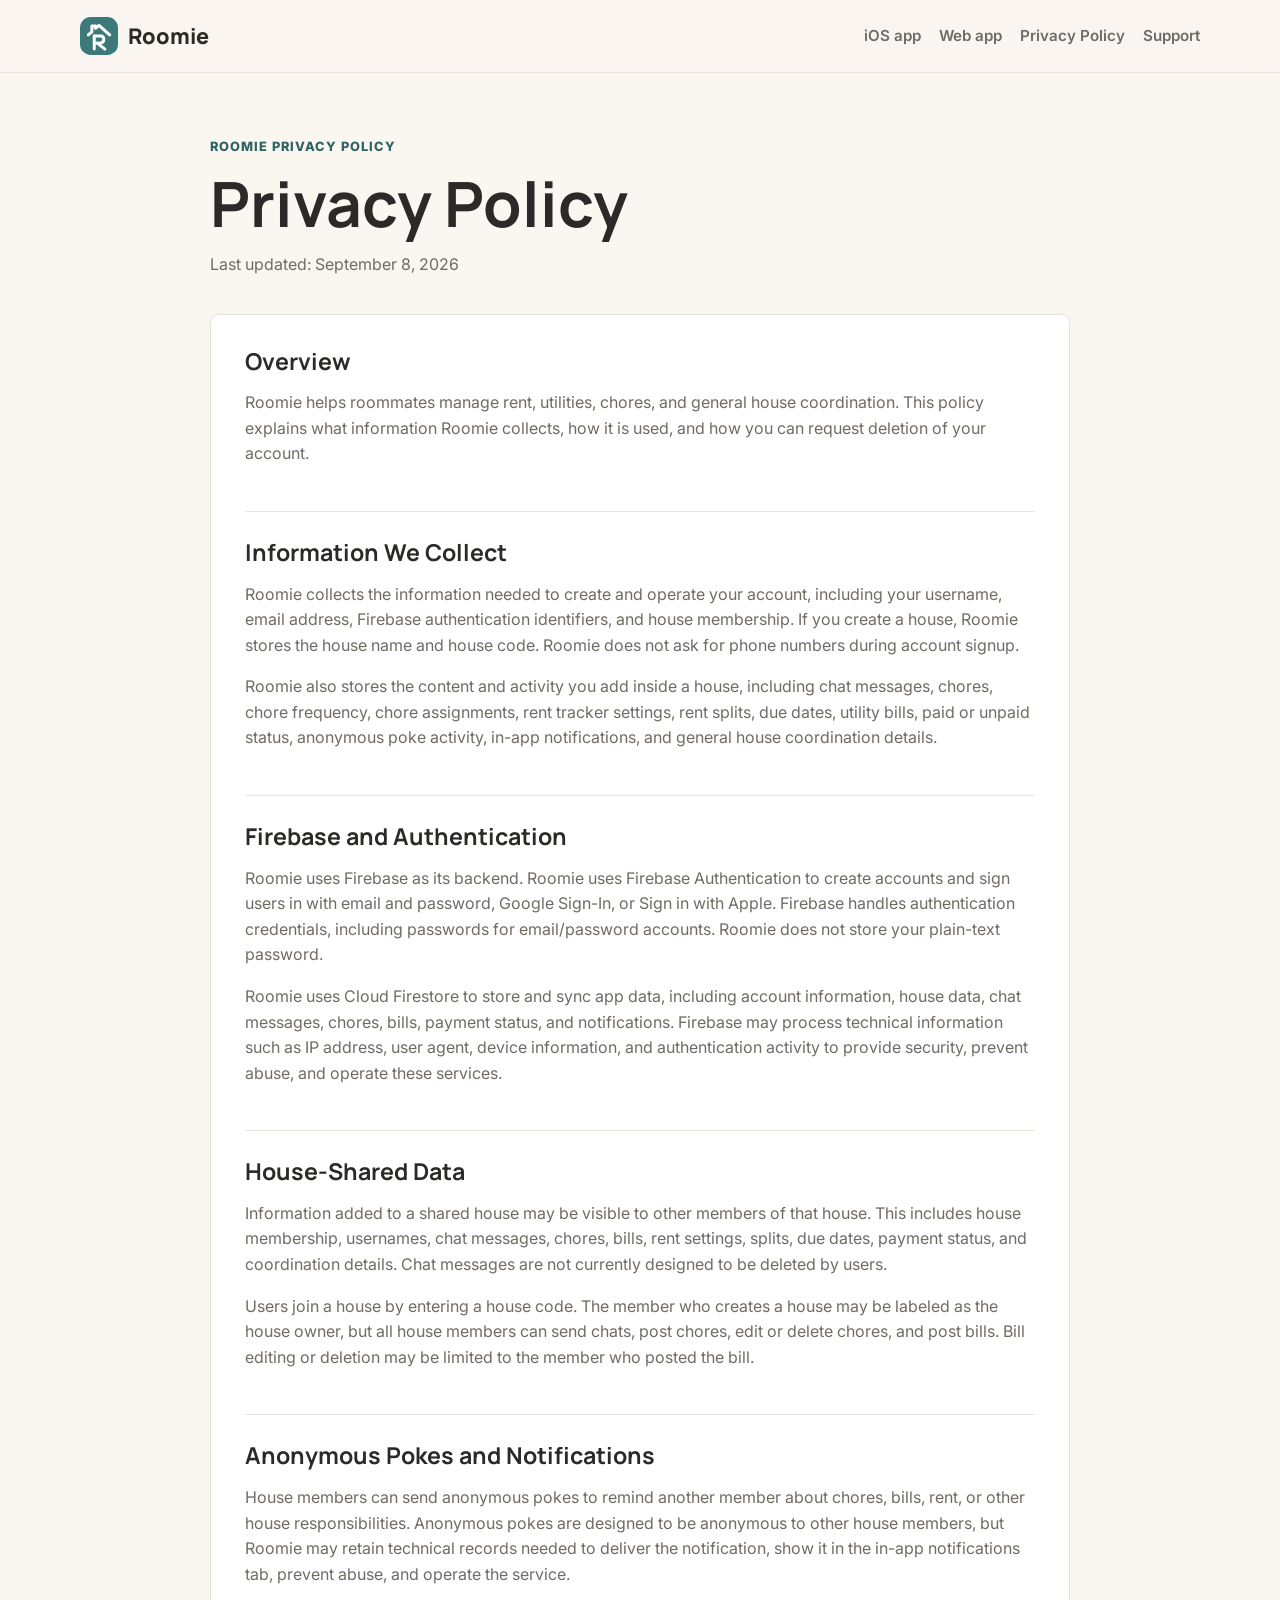
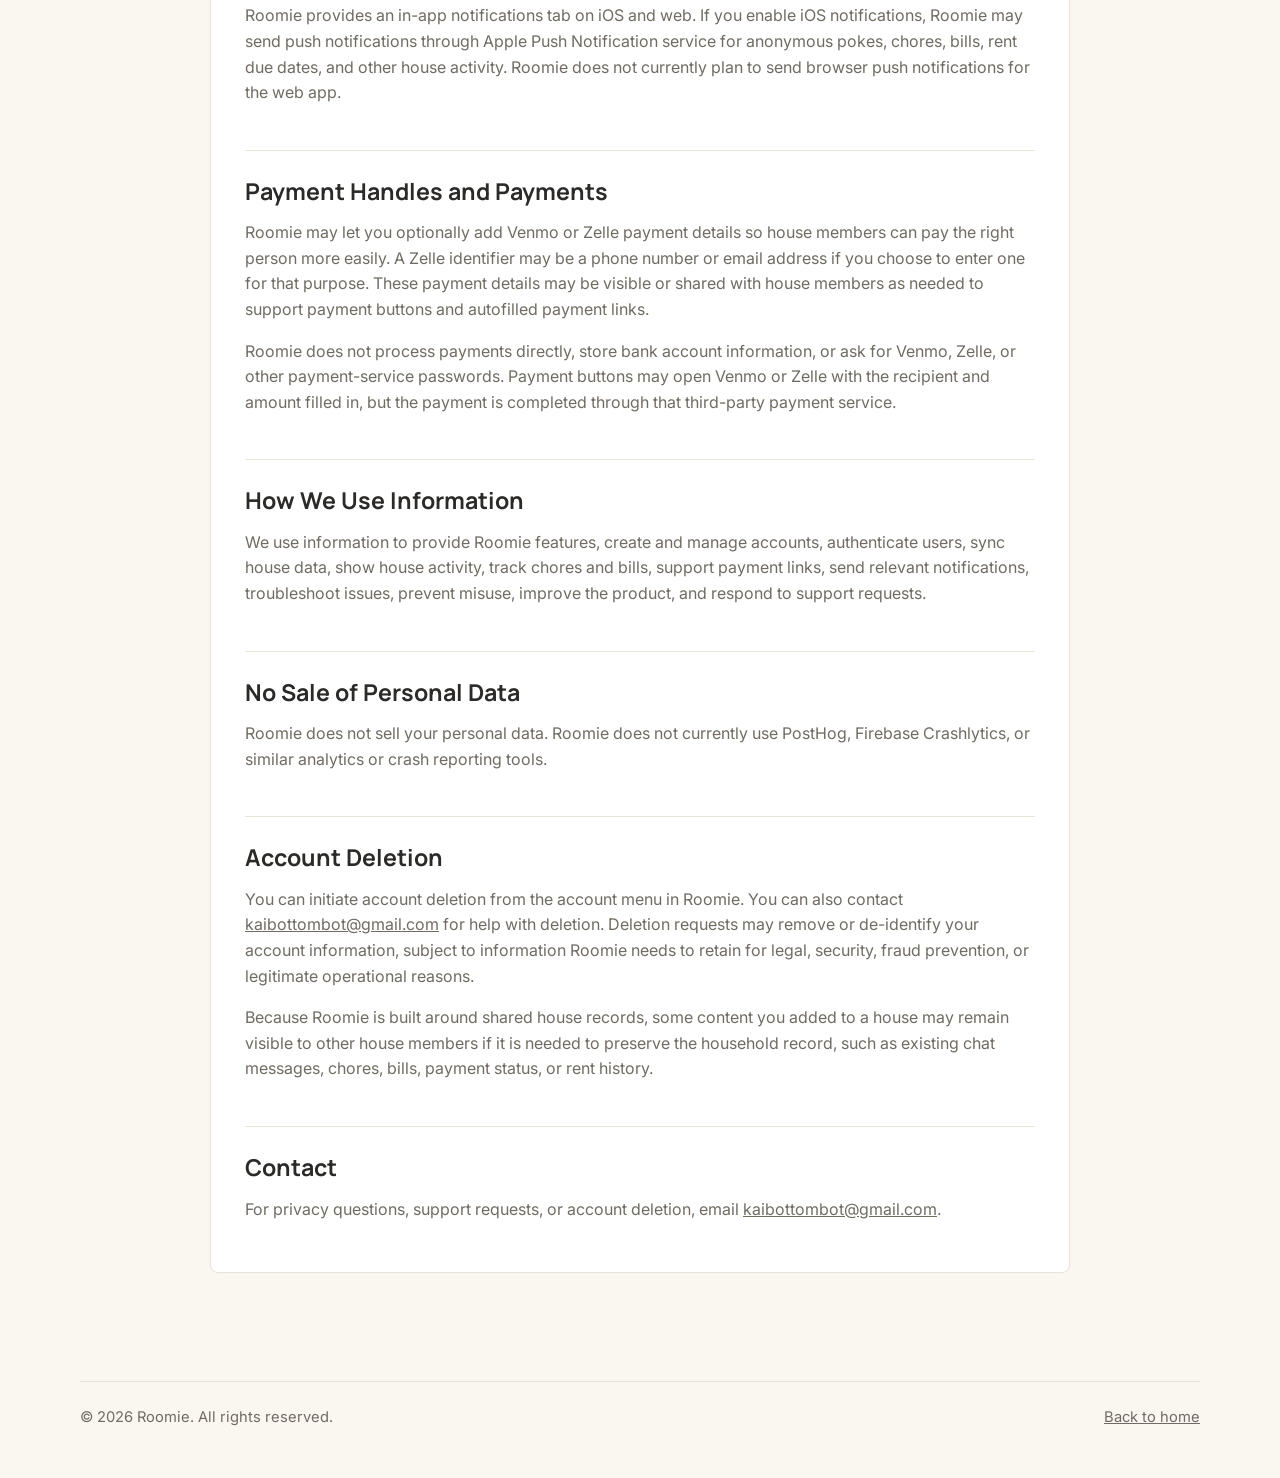
==== privacy.html @ a84f37af "Add static landing page and privacy policy" ====
<!DOCTYPE html>
<html lang="en">
<head>
  <meta charset="UTF-8">
  <meta name="viewport" content="width=device-width, initial-scale=1.0">
  <meta name="description" content="Roomie privacy policy covering account data, Firebase Authentication, Cloud Firestore, house-shared data, payment handles, notifications, and account deletion.">
  <meta property="og:title" content="Roomie Privacy Policy">
  <meta property="og:description" content="How Roomie handles account data, shared house information, optional payment handles, notifications, and deletion requests.">
  <title>Privacy Policy | Roomie</title>
  <link rel="icon" href="assets/roomie-mark.svg" type="image/svg+xml">
  <link rel="stylesheet" href="styles.css">
</head>
<body>
  <header class="site-header">
    <nav class="nav page-shell" aria-label="Main navigation">
      <a class="brand" href="index.html" aria-label="Roomie home">
        <img src="assets/roomie-mark.svg" alt="">
        <span>Roomie</span>
      </a>
      <div class="nav-links">
        <a href="index.html#ios">iOS app</a>
        <a href="index.html#web">Web app</a>
        <a href="privacy.html" aria-current="page">Privacy Policy</a>
        <a href="index.html#support">Support</a>
      </div>
    </nav>
  </header>

  <main class="page-shell policy-main">
    <p class="eyebrow">Roomie Privacy Policy</p>
    <h1>Privacy Policy</h1>
    <p class="policy-meta">Last updated: September 8, 2026</p>

    <div class="policy-content">
      <section>
        <h2>Overview</h2>
        <p>Roomie helps roommates manage rent, utilities, chores, and general house coordination. This policy explains what information Roomie collects, how it is used, and how you can request deletion of your account.</p>
      </section>

      <section>
        <h2>Information We Collect</h2>
        <p>Roomie collects the information needed to create and operate your account, including your username, email address, Firebase authentication identifiers, and house membership. If you create a house, Roomie stores the house name and house code. Roomie does not ask for phone numbers during account signup.</p>
        <p>Roomie also stores the content and activity you add inside a house, including chat messages, chores, chore frequency, chore assignments, rent tracker settings, rent splits, due dates, utility bills, paid or unpaid status, anonymous poke activity, in-app notifications, and general house coordination details.</p>
      </section>

      <section>
        <h2>Firebase and Authentication</h2>
        <p>Roomie uses Firebase as its backend. Roomie uses Firebase Authentication to create accounts and sign users in with email and password, Google Sign-In, or Sign in with Apple. Firebase handles authentication credentials, including passwords for email/password accounts. Roomie does not store your plain-text password.</p>
        <p>Roomie uses Cloud Firestore to store and sync app data, including account information, house data, chat messages, chores, bills, payment status, and notifications. Firebase may process technical information such as IP address, user agent, device information, and authentication activity to provide security, prevent abuse, and operate these services.</p>
      </section>

      <section>
        <h2>House-Shared Data</h2>
        <p>Information added to a shared house may be visible to other members of that house. This includes house membership, usernames, chat messages, chores, bills, rent settings, splits, due dates, payment status, and coordination details. Chat messages are not currently designed to be deleted by users.</p>
        <p>Users join a house by entering a house code. The member who creates a house may be labeled as the house owner, but all house members can send chats, post chores, edit or delete chores, and post bills. Bill editing or deletion may be limited to the member who posted the bill.</p>
      </section>

      <section>
        <h2>Anonymous Pokes and Notifications</h2>
        <p>House members can send anonymous pokes to remind another member about chores, bills, rent, or other house responsibilities. Anonymous pokes are designed to be anonymous to other house members, but Roomie may retain technical records needed to deliver the notification, show it in the in-app notifications tab, prevent abuse, and operate the service.</p>
        <p>Roomie provides an in-app notifications tab on iOS and web. If you enable iOS notifications, Roomie may send push notifications through Apple Push Notification service for anonymous pokes, chores, bills, rent due dates, and other house activity. Roomie does not currently plan to send browser push notifications for the web app.</p>
      </section>

      <section>
        <h2>Payment Handles and Payments</h2>
        <p>Roomie may let you optionally add Venmo or Zelle payment details so house members can pay the right person more easily. A Zelle identifier may be a phone number or email address if you choose to enter one for that purpose. These payment details may be visible or shared with house members as needed to support payment buttons and autofilled payment links.</p>
        <p>Roomie does not process payments directly, store bank account information, or ask for Venmo, Zelle, or other payment-service passwords. Payment buttons may open Venmo or Zelle with the recipient and amount filled in, but the payment is completed through that third-party payment service.</p>
      </section>

      <section>
        <h2>How We Use Information</h2>
        <p>We use information to provide Roomie features, create and manage accounts, authenticate users, sync house data, show house activity, track chores and bills, support payment links, send relevant notifications, troubleshoot issues, prevent misuse, improve the product, and respond to support requests.</p>
      </section>

      <section>
        <h2>No Sale of Personal Data</h2>
        <p>Roomie does not sell your personal data. Roomie does not currently use PostHog, Firebase Crashlytics, or similar analytics or crash reporting tools.</p>
      </section>

      <section>
        <h2>Account Deletion</h2>
        <p>You can initiate account deletion from the account menu in Roomie. You can also contact <a href="mailto:kaibottombot@gmail.com">kaibottombot@gmail.com</a> for help with deletion. Deletion requests may remove or de-identify your account information, subject to information Roomie needs to retain for legal, security, fraud prevention, or legitimate operational reasons.</p>
        <p>Because Roomie is built around shared house records, some content you added to a house may remain visible to other house members if it is needed to preserve the household record, such as existing chat messages, chores, bills, payment status, or rent history.</p>
      </section>

      <section>
        <h2>Contact</h2>
        <p>For privacy questions, support requests, or account deletion, email <a href="mailto:kaibottombot@gmail.com">kaibottombot@gmail.com</a>.</p>
      </section>
    </div>
  </main>

  <footer class="site-footer">
    <div class="page-shell footer-inner">
      <span>&copy; 2026 Roomie. All rights reserved.</span>
      <a href="index.html">Back to home</a>
    </div>
  </footer>
</body>
</html>
---- styles.css ----
@import url("https://fonts.googleapis.com/css2?family=Manrope:wght@700;800&family=Inter:wght@400;500;600;700&display=swap");

:root {
  --bg: #faf6f0;
  --surface: #ffffff;
  --text: #2b2a28;
  --muted: #706b63;
  --primary: #3b7a79;
  --primary-dark: #2f6362;
  --primary-tint: #e4eeed;
  --success: #7fae86;
  --success-tint: #eaf3eb;
  --border: #e7e1d8;
  --shadow: 0 18px 50px rgba(47, 35, 20, 0.08);
}

* { box-sizing: border-box; }

html { scroll-behavior: smooth; }

body {
  margin: 0;
  background: var(--bg);
  color: var(--text);
  font-family: "Inter", -apple-system, BlinkMacSystemFont, "Segoe UI", sans-serif;
  font-size: 16px;
  line-height: 1.6;
}

a { color: inherit; }

.page-shell {
  width: min(1120px, calc(100% - 40px));
  margin: 0 auto;
}

.site-header {
  position: sticky;
  top: 0;
  z-index: 10;
  background: rgba(250, 246, 240, 0.9);
  border-bottom: 1px solid rgba(231, 225, 216, 0.8);
  backdrop-filter: blur(16px);
}

.nav {
  display: flex;
  align-items: center;
  justify-content: space-between;
  min-height: 72px;
  gap: 24px;
}

.brand {
  display: inline-flex;
  align-items: center;
  gap: 10px;
  color: var(--text);
  font-family: "Manrope", sans-serif;
  font-size: 1.35rem;
  font-weight: 800;
  text-decoration: none;
}

.brand img { width: 38px; height: 38px; }

.nav-links {
  display: flex;
  align-items: center;
  gap: 18px;
  color: var(--muted);
  font-size: 0.95rem;
  font-weight: 600;
}

.nav-links a {
  text-decoration: none;
}

.nav-links a:hover { color: var(--primary-dark); }

.button {
  display: inline-flex;
  align-items: center;
  justify-content: center;
  min-height: 44px;
  padding: 0 18px;
  border-radius: 12px;
  background: var(--primary);
  color: #fff;
  font-weight: 700;
  text-decoration: none;
  box-shadow: 0 10px 24px rgba(59, 122, 121, 0.22);
  transition: transform 160ms ease, box-shadow 160ms ease, border-color 160ms ease;
}

.button:hover {
  transform: translateY(-1px);
  box-shadow: 0 14px 28px rgba(59, 122, 121, 0.26);
}

.button.secondary {
  background: var(--surface);
  color: var(--primary-dark);
  border: 1px solid var(--border);
  box-shadow: none;
}

.button.secondary:hover {
  box-shadow: var(--shadow);
}

.hero {
  display: grid;
  grid-template-columns: minmax(0, 1fr) 420px;
  gap: 56px;
  align-items: center;
  padding: 76px 0 68px;
}

.eyebrow {
  margin: 0 0 12px;
  color: var(--primary-dark);
  font-size: 0.8rem;
  font-weight: 800;
  letter-spacing: 0.08em;
  text-transform: uppercase;
}

h1, h2, h3 {
  margin: 0;
  font-family: "Manrope", sans-serif;
  line-height: 1.1;
}

h1 {
  max-width: 720px;
  font-size: clamp(2.5rem, 6vw, 4.9rem);
  letter-spacing: 0;
}

h2 {
  font-size: clamp(1.9rem, 3vw, 2.7rem);
  letter-spacing: 0;
}

h3 { font-size: 1.1rem; }

.hero-copy {
  max-width: 620px;
  margin: 22px 0 0;
  color: var(--muted);
  font-size: 1.15rem;
}

.actions {
  display: flex;
  flex-wrap: wrap;
  gap: 12px;
  margin-top: 30px;
}

.phone-panel {
  position: relative;
  border: 1px solid var(--border);
  border-radius: 28px;
  background: var(--surface);
  padding: 18px;
  box-shadow: var(--shadow);
}

.screen {
  border-radius: 22px;
  background: linear-gradient(180deg, #fff 0%, #f8f4ee 100%);
  padding: 22px;
  min-height: 520px;
}

.screen-top {
  display: flex;
  align-items: center;
  justify-content: space-between;
  margin-bottom: 22px;
}

.mini-logo {
  width: 36px;
  height: 36px;
  border-radius: 12px;
  background: var(--primary);
  display: grid;
  place-items: center;
  color: #fff;
  font-weight: 800;
}

.house-label {
  color: var(--muted);
  font-size: 0.88rem;
  font-weight: 600;
}

.task-card {
  border: 1px solid var(--border);
  border-radius: 14px;
  background: #fff;
  padding: 16px;
  margin-top: 12px;
}

.task-head {
  display: flex;
  align-items: center;
  justify-content: space-between;
  gap: 14px;
  margin-bottom: 10px;
}

.pill {
  white-space: nowrap;
  border-radius: 999px;
  background: var(--primary-tint);
  color: var(--primary-dark);
  padding: 4px 10px;
  font-size: 0.78rem;
  font-weight: 800;
}

.pill.done {
  background: var(--success-tint);
  color: #416c47;
}

.task-card p {
  margin: 0;
  color: var(--muted);
}

.split-row {
  display: grid;
  grid-template-columns: repeat(3, 1fr);
  gap: 10px;
  margin-top: 16px;
}

.person {
  border-radius: 12px;
  background: var(--primary-tint);
  padding: 12px;
  font-weight: 800;
  text-align: center;
}

section {
  padding: 58px 0;
  border-top: 1px solid rgba(231, 225, 216, 0.9);
}

.section-intro {
  max-width: 680px;
  margin-bottom: 28px;
}

.section-intro p {
  color: var(--muted);
  margin: 12px 0 0;
}

.feature-grid {
  display: grid;
  grid-template-columns: repeat(4, 1fr);
  gap: 16px;
}

.feature-card {
  min-height: 210px;
  border: 1px solid var(--border);
  border-radius: 8px;
  background: var(--surface);
  padding: 22px;
}

.icon {
  width: 42px;
  height: 42px;
  border-radius: 13px;
  background: var(--primary-tint);
  display: grid;
  place-items: center;
  color: var(--primary-dark);
  margin-bottom: 20px;
}

.icon svg {
  width: 24px;
  height: 24px;
  fill: none;
  stroke: currentColor;
  stroke-width: 2;
  stroke-linecap: round;
  stroke-linejoin: round;
}

.feature-card p,
.link-card p,
.policy-content p,
.policy-content li {
  color: var(--muted);
}

.link-grid {
  display: grid;
  grid-template-columns: repeat(2, 1fr);
  gap: 16px;
}

.link-card {
  border: 1px solid var(--border);
  border-radius: 8px;
  background: var(--surface);
  padding: 24px;
  text-decoration: none;
  transition: box-shadow 160ms ease, border-color 160ms ease, transform 160ms ease;
}

.link-card:hover {
  border-color: rgba(59, 122, 121, 0.4);
  box-shadow: var(--shadow);
  transform: translateY(-2px);
}

.support-band {
  display: flex;
  align-items: center;
  justify-content: space-between;
  gap: 28px;
  border: 1px solid var(--border);
  border-radius: 8px;
  background: var(--surface);
  padding: 28px;
}

.site-footer {
  padding: 36px 0 48px;
  color: var(--muted);
  font-size: 0.92rem;
}

.footer-inner {
  display: flex;
  justify-content: space-between;
  gap: 18px;
  border-top: 1px solid var(--border);
  padding-top: 24px;
}

.policy-main {
  max-width: 860px;
  padding: 64px 0 72px;
}

.policy-main h1 {
  font-size: clamp(2.2rem, 5vw, 3.9rem);
}

.policy-meta {
  color: var(--muted);
  margin: 14px 0 36px;
}

.policy-content {
  border: 1px solid var(--border);
  border-radius: 8px;
  background: var(--surface);
  padding: 34px;
}

.policy-content section {
  padding: 28px 0;
}

.policy-content section:first-child {
  border-top: 0;
  padding-top: 0;
}

.policy-content section:last-child { padding-bottom: 0; }

.policy-content h2 {
  font-size: 1.45rem;
}

@media (max-width: 900px) {
  .hero {
    grid-template-columns: 1fr;
    padding-top: 48px;
  }

  .phone-panel {
    max-width: 440px;
  }

  .feature-grid,
  .link-grid {
    grid-template-columns: repeat(2, 1fr);
  }
}

@media (max-width: 640px) {
  .page-shell {
    width: min(100% - 28px, 1120px);
  }

  .nav {
    align-items: flex-start;
    flex-direction: column;
    padding: 14px 0;
    gap: 12px;
  }

  .nav-links {
    flex-wrap: wrap;
    gap: 12px 16px;
  }

  .hero {
    gap: 34px;
    padding-bottom: 46px;
  }

  .screen {
    min-height: auto;
  }

  .feature-grid,
  .link-grid,
  .split-row {
    grid-template-columns: 1fr;
  }

  .support-band,
  .footer-inner {
    align-items: flex-start;
    flex-direction: column;
  }

  .policy-content {
    padding: 24px;
  }
}
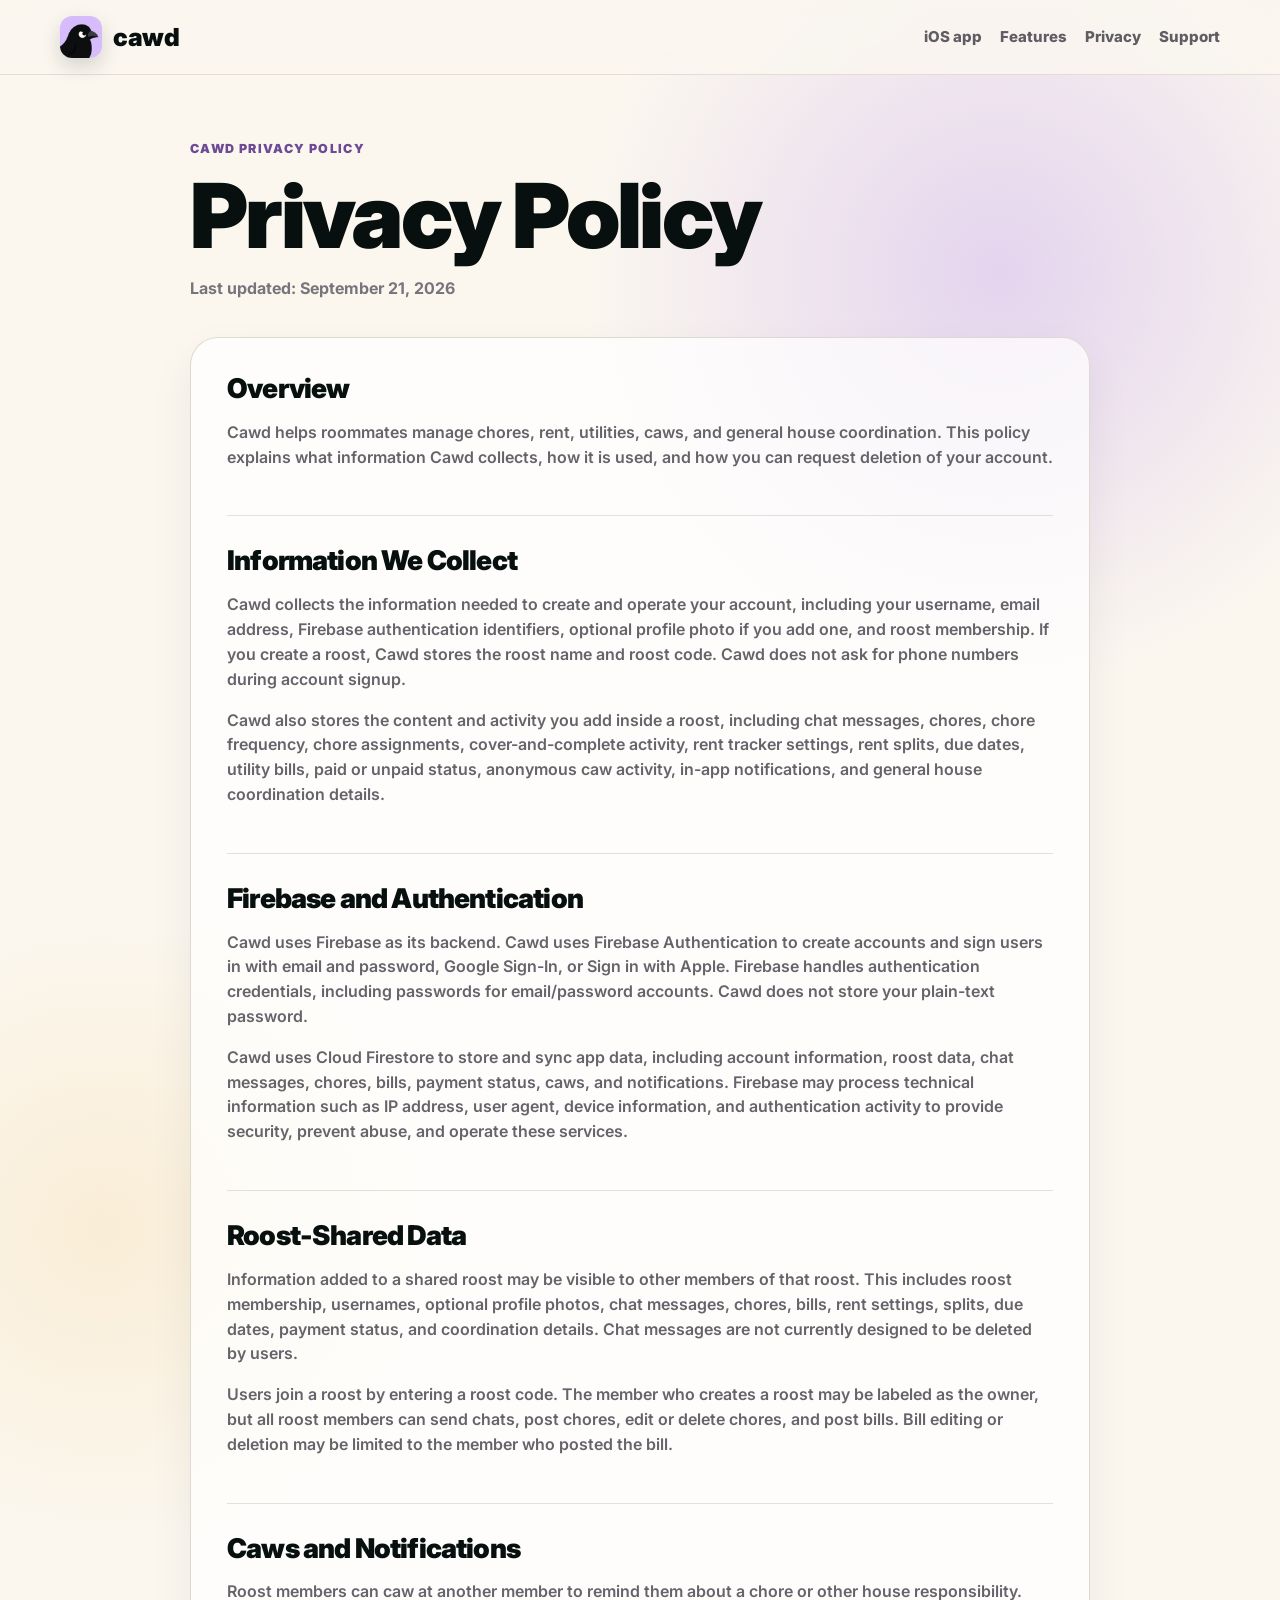
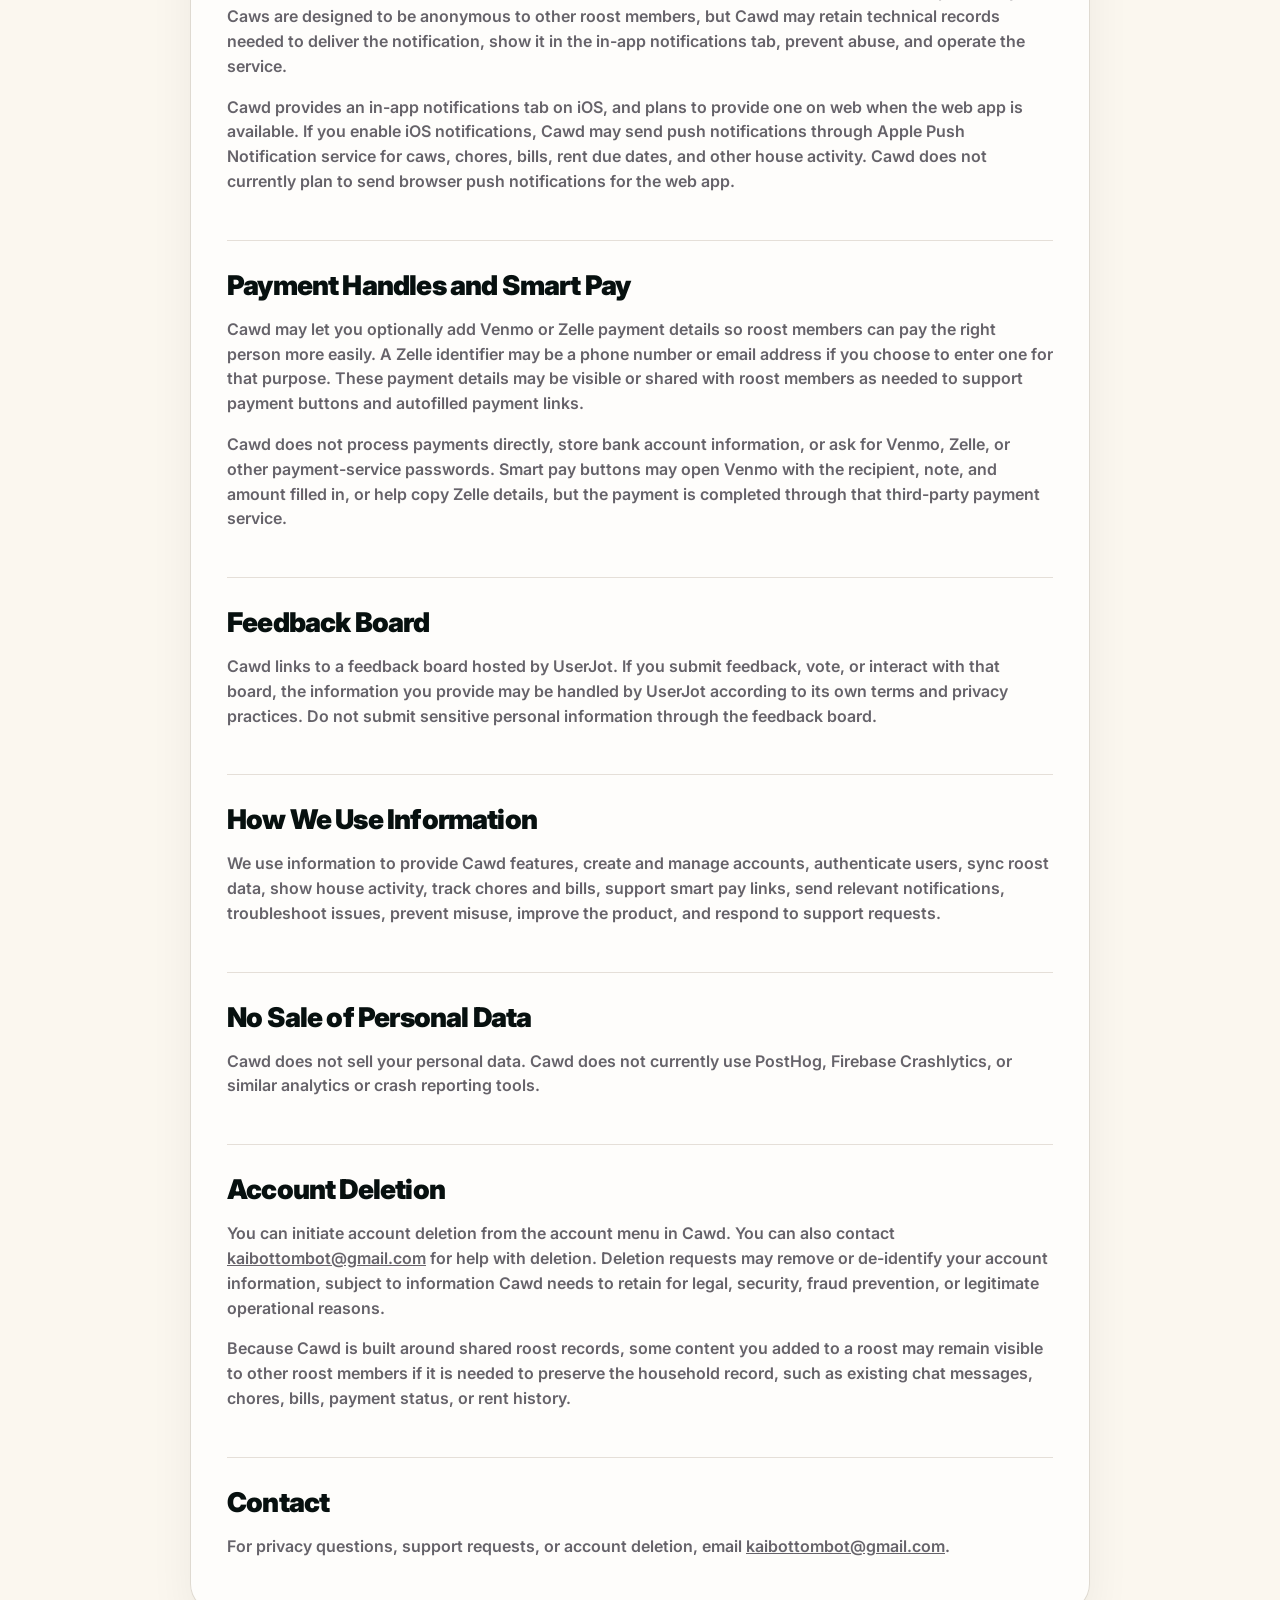
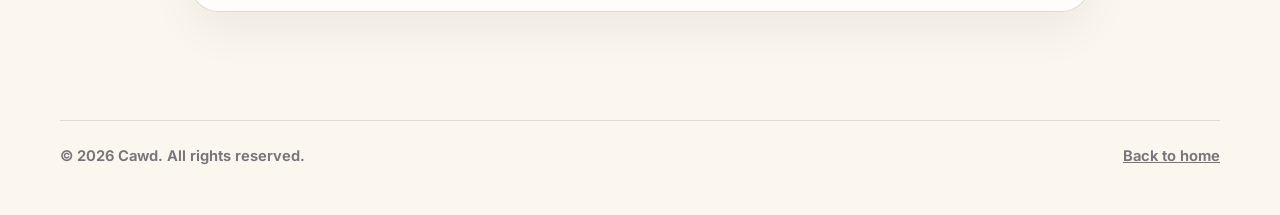
==== commit 5135ad7e: "Rebrand landing page for Cawd" ====
--- a/privacy.html
+++ b/privacy.html
@@ -3,84 +3,89 @@
 <head>
   <meta charset="UTF-8">
   <meta name="viewport" content="width=device-width, initial-scale=1.0">
-  <meta name="description" content="Roomie privacy policy covering account data, Firebase Authentication, Cloud Firestore, house-shared data, payment handles, notifications, and account deletion.">
-  <meta property="og:title" content="Roomie Privacy Policy">
-  <meta property="og:description" content="How Roomie handles account data, shared house information, optional payment handles, notifications, and deletion requests.">
-  <title>Privacy Policy | Roomie</title>
-  <link rel="icon" href="assets/roomie-mark.svg" type="image/svg+xml">
+  <meta name="description" content="Cawd privacy policy covering account data, Firebase Authentication, Cloud Firestore, roost-shared data, payment handles, caws, notifications, feedback, and account deletion.">
+  <meta property="og:title" content="Cawd Privacy Policy">
+  <meta property="og:description" content="How Cawd handles account data, roost-shared information, optional payment handles, notifications, caws, and deletion requests.">
+  <title>Privacy Policy | Cawd</title>
+  <link rel="icon" href="assets/cawd-app-icon.png" type="image/png">
   <link rel="stylesheet" href="styles.css">
 </head>
 <body>
   <header class="site-header">
     <nav class="nav page-shell" aria-label="Main navigation">
-      <a class="brand" href="index.html" aria-label="Roomie home">
-        <img src="assets/roomie-mark.svg" alt="">
-        <span>Roomie</span>
+      <a class="brand" href="index.html" aria-label="Cawd home">
+        <img src="assets/cawd-app-icon.png" alt="">
+        <span>cawd</span>
       </a>
       <div class="nav-links">
-        <a href="index.html#ios">iOS app</a>
-        <a href="index.html#web">Web app</a>
-        <a href="privacy.html" aria-current="page">Privacy Policy</a>
+        <a href="mailto:kaibottombot@gmail.com?subject=Cawd%20iOS%20launch%20updates">iOS app</a>
+        <a href="index.html#features">Features</a>
+        <a href="privacy.html" aria-current="page">Privacy</a>
         <a href="index.html#support">Support</a>
       </div>
     </nav>
   </header>
 
   <main class="page-shell policy-main">
-    <p class="eyebrow">Roomie Privacy Policy</p>
+    <p class="eyebrow">Cawd Privacy Policy</p>
     <h1>Privacy Policy</h1>
-    <p class="policy-meta">Last updated: September 8, 2026</p>
+    <p class="policy-meta">Last updated: September 21, 2026</p>
 
     <div class="policy-content">
       <section>
         <h2>Overview</h2>
-        <p>Roomie helps roommates manage rent, utilities, chores, and general house coordination. This policy explains what information Roomie collects, how it is used, and how you can request deletion of your account.</p>
+        <p>Cawd helps roommates manage chores, rent, utilities, caws, and general house coordination. This policy explains what information Cawd collects, how it is used, and how you can request deletion of your account.</p>
       </section>
 
       <section>
         <h2>Information We Collect</h2>
-        <p>Roomie collects the information needed to create and operate your account, including your username, email address, Firebase authentication identifiers, and house membership. If you create a house, Roomie stores the house name and house code. Roomie does not ask for phone numbers during account signup.</p>
-        <p>Roomie also stores the content and activity you add inside a house, including chat messages, chores, chore frequency, chore assignments, rent tracker settings, rent splits, due dates, utility bills, paid or unpaid status, anonymous poke activity, in-app notifications, and general house coordination details.</p>
+        <p>Cawd collects the information needed to create and operate your account, including your username, email address, Firebase authentication identifiers, optional profile photo if you add one, and roost membership. If you create a roost, Cawd stores the roost name and roost code. Cawd does not ask for phone numbers during account signup.</p>
+        <p>Cawd also stores the content and activity you add inside a roost, including chat messages, chores, chore frequency, chore assignments, cover-and-complete activity, rent tracker settings, rent splits, due dates, utility bills, paid or unpaid status, anonymous caw activity, in-app notifications, and general house coordination details.</p>
       </section>
 
       <section>
         <h2>Firebase and Authentication</h2>
-        <p>Roomie uses Firebase as its backend. Roomie uses Firebase Authentication to create accounts and sign users in with email and password, Google Sign-In, or Sign in with Apple. Firebase handles authentication credentials, including passwords for email/password accounts. Roomie does not store your plain-text password.</p>
-        <p>Roomie uses Cloud Firestore to store and sync app data, including account information, house data, chat messages, chores, bills, payment status, and notifications. Firebase may process technical information such as IP address, user agent, device information, and authentication activity to provide security, prevent abuse, and operate these services.</p>
+        <p>Cawd uses Firebase as its backend. Cawd uses Firebase Authentication to create accounts and sign users in with email and password, Google Sign-In, or Sign in with Apple. Firebase handles authentication credentials, including passwords for email/password accounts. Cawd does not store your plain-text password.</p>
+        <p>Cawd uses Cloud Firestore to store and sync app data, including account information, roost data, chat messages, chores, bills, payment status, caws, and notifications. Firebase may process technical information such as IP address, user agent, device information, and authentication activity to provide security, prevent abuse, and operate these services.</p>
       </section>
 
       <section>
-        <h2>House-Shared Data</h2>
-        <p>Information added to a shared house may be visible to other members of that house. This includes house membership, usernames, chat messages, chores, bills, rent settings, splits, due dates, payment status, and coordination details. Chat messages are not currently designed to be deleted by users.</p>
-        <p>Users join a house by entering a house code. The member who creates a house may be labeled as the house owner, but all house members can send chats, post chores, edit or delete chores, and post bills. Bill editing or deletion may be limited to the member who posted the bill.</p>
+        <h2>Roost-Shared Data</h2>
+        <p>Information added to a shared roost may be visible to other members of that roost. This includes roost membership, usernames, optional profile photos, chat messages, chores, bills, rent settings, splits, due dates, payment status, and coordination details. Chat messages are not currently designed to be deleted by users.</p>
+        <p>Users join a roost by entering a roost code. The member who creates a roost may be labeled as the owner, but all roost members can send chats, post chores, edit or delete chores, and post bills. Bill editing or deletion may be limited to the member who posted the bill.</p>
       </section>
 
       <section>
-        <h2>Anonymous Pokes and Notifications</h2>
-        <p>House members can send anonymous pokes to remind another member about chores, bills, rent, or other house responsibilities. Anonymous pokes are designed to be anonymous to other house members, but Roomie may retain technical records needed to deliver the notification, show it in the in-app notifications tab, prevent abuse, and operate the service.</p>
-        <p>Roomie provides an in-app notifications tab on iOS and web. If you enable iOS notifications, Roomie may send push notifications through Apple Push Notification service for anonymous pokes, chores, bills, rent due dates, and other house activity. Roomie does not currently plan to send browser push notifications for the web app.</p>
+        <h2>Caws and Notifications</h2>
+        <p>Roost members can caw at another member to remind them about a chore or other house responsibility. Caws are designed to be anonymous to other roost members, but Cawd may retain technical records needed to deliver the notification, show it in the in-app notifications tab, prevent abuse, and operate the service.</p>
+        <p>Cawd provides an in-app notifications tab on iOS, and plans to provide one on web when the web app is available. If you enable iOS notifications, Cawd may send push notifications through Apple Push Notification service for caws, chores, bills, rent due dates, and other house activity. Cawd does not currently plan to send browser push notifications for the web app.</p>
       </section>
 
       <section>
-        <h2>Payment Handles and Payments</h2>
-        <p>Roomie may let you optionally add Venmo or Zelle payment details so house members can pay the right person more easily. A Zelle identifier may be a phone number or email address if you choose to enter one for that purpose. These payment details may be visible or shared with house members as needed to support payment buttons and autofilled payment links.</p>
-        <p>Roomie does not process payments directly, store bank account information, or ask for Venmo, Zelle, or other payment-service passwords. Payment buttons may open Venmo or Zelle with the recipient and amount filled in, but the payment is completed through that third-party payment service.</p>
+        <h2>Payment Handles and Smart Pay</h2>
+        <p>Cawd may let you optionally add Venmo or Zelle payment details so roost members can pay the right person more easily. A Zelle identifier may be a phone number or email address if you choose to enter one for that purpose. These payment details may be visible or shared with roost members as needed to support payment buttons and autofilled payment links.</p>
+        <p>Cawd does not process payments directly, store bank account information, or ask for Venmo, Zelle, or other payment-service passwords. Smart pay buttons may open Venmo with the recipient, note, and amount filled in, or help copy Zelle details, but the payment is completed through that third-party payment service.</p>
+      </section>
+
+      <section>
+        <h2>Feedback Board</h2>
+        <p>Cawd links to a feedback board hosted by UserJot. If you submit feedback, vote, or interact with that board, the information you provide may be handled by UserJot according to its own terms and privacy practices. Do not submit sensitive personal information through the feedback board.</p>
       </section>
 
       <section>
         <h2>How We Use Information</h2>
-        <p>We use information to provide Roomie features, create and manage accounts, authenticate users, sync house data, show house activity, track chores and bills, support payment links, send relevant notifications, troubleshoot issues, prevent misuse, improve the product, and respond to support requests.</p>
+        <p>We use information to provide Cawd features, create and manage accounts, authenticate users, sync roost data, show house activity, track chores and bills, support smart pay links, send relevant notifications, troubleshoot issues, prevent misuse, improve the product, and respond to support requests.</p>
       </section>
 
       <section>
         <h2>No Sale of Personal Data</h2>
-        <p>Roomie does not sell your personal data. Roomie does not currently use PostHog, Firebase Crashlytics, or similar analytics or crash reporting tools.</p>
+        <p>Cawd does not sell your personal data. Cawd does not currently use PostHog, Firebase Crashlytics, or similar analytics or crash reporting tools.</p>
       </section>
 
       <section>
         <h2>Account Deletion</h2>
-        <p>You can initiate account deletion from the account menu in Roomie. You can also contact <a href="mailto:kaibottombot@gmail.com">kaibottombot@gmail.com</a> for help with deletion. Deletion requests may remove or de-identify your account information, subject to information Roomie needs to retain for legal, security, fraud prevention, or legitimate operational reasons.</p>
-        <p>Because Roomie is built around shared house records, some content you added to a house may remain visible to other house members if it is needed to preserve the household record, such as existing chat messages, chores, bills, payment status, or rent history.</p>
+        <p>You can initiate account deletion from the account menu in Cawd. You can also contact <a href="mailto:kaibottombot@gmail.com">kaibottombot@gmail.com</a> for help with deletion. Deletion requests may remove or de-identify your account information, subject to information Cawd needs to retain for legal, security, fraud prevention, or legitimate operational reasons.</p>
+        <p>Because Cawd is built around shared roost records, some content you added to a roost may remain visible to other roost members if it is needed to preserve the household record, such as existing chat messages, chores, bills, payment status, or rent history.</p>
       </section>
 
       <section>
@@ -92,7 +97,7 @@
 
   <footer class="site-footer">
     <div class="page-shell footer-inner">
-      <span>&copy; 2026 Roomie. All rights reserved.</span>
+      <span>&copy; 2026 Cawd. All rights reserved.</span>
       <a href="index.html">Back to home</a>
     </div>
   </footer>
--- a/styles.css
+++ b/styles.css
@@ -1,17 +1,19 @@
-@import url("https://fonts.googleapis.com/css2?family=Manrope:wght@700;800&family=Inter:wght@400;500;600;700&display=swap");
+@import url("https://fonts.googleapis.com/css2?family=Inter:wght@400;500;600;700;800;900&display=swap");
 
 :root {
-  --bg: #faf6f0;
+  --bg: #fbf7ef;
   --surface: #ffffff;
-  --text: #2b2a28;
-  --muted: #706b63;
-  --primary: #3b7a79;
-  --primary-dark: #2f6362;
-  --primary-tint: #e4eeed;
-  --success: #7fae86;
-  --success-tint: #eaf3eb;
-  --border: #e7e1d8;
-  --shadow: 0 18px 50px rgba(47, 35, 20, 0.08);
+  --surface-soft: #f3f1f7;
+  --ink: #07100f;
+  --muted: #8f8e92;
+  --line: #ded8cf;
+  --lavender: #c8a9ed;
+  --lavender-soft: #eadfff;
+  --violet: #6c4a95;
+  --green: #2f9157;
+  --amber: #f0aa30;
+  --venmo-blue: #2f80ed;
+  --shadow: 0 22px 60px rgba(7, 16, 15, 0.12);
 }
 
 * { box-sizing: border-box; }
@@ -20,137 +22,131 @@
 
 body {
   margin: 0;
-  background: var(--bg);
-  color: var(--text);
+  overflow-x: hidden;
+  background:
+    radial-gradient(circle at 78% 8%, rgba(200, 169, 237, 0.45), transparent 26rem),
+    radial-gradient(circle at 8% 36%, rgba(240, 170, 48, 0.13), transparent 20rem),
+    var(--bg);
+  color: var(--ink);
   font-family: "Inter", -apple-system, BlinkMacSystemFont, "Segoe UI", sans-serif;
   font-size: 16px;
-  line-height: 1.6;
+  line-height: 1.55;
 }
 
 a { color: inherit; }
 
+img {
+  display: block;
+  max-width: 100%;
+}
+
 .page-shell {
-  width: min(1120px, calc(100% - 40px));
+  width: min(1160px, calc(100% - 40px));
   margin: 0 auto;
 }
 
 .site-header {
   position: sticky;
   top: 0;
-  z-index: 10;
-  background: rgba(250, 246, 240, 0.9);
-  border-bottom: 1px solid rgba(231, 225, 216, 0.8);
-  backdrop-filter: blur(16px);
+  z-index: 20;
+  border-bottom: 1px solid rgba(222, 216, 207, 0.8);
+  background: rgba(251, 247, 239, 0.82);
+  backdrop-filter: blur(18px);
 }
 
 .nav {
+  min-height: 74px;
   display: flex;
   align-items: center;
   justify-content: space-between;
-  min-height: 72px;
-  gap: 24px;
+  gap: 22px;
 }
 
 .brand {
   display: inline-flex;
   align-items: center;
-  gap: 10px;
-  color: var(--text);
-  font-family: "Manrope", sans-serif;
-  font-size: 1.35rem;
-  font-weight: 800;
+  gap: 11px;
+  color: var(--ink);
+  font-size: 1.55rem;
+  font-weight: 900;
+  letter-spacing: -0.02em;
   text-decoration: none;
 }
 
-.brand img { width: 38px; height: 38px; }
+.brand img {
+  width: 42px;
+  height: 42px;
+  border-radius: 12px;
+  box-shadow: 0 8px 20px rgba(7, 16, 15, 0.16);
+}
 
 .nav-links {
   display: flex;
   align-items: center;
   gap: 18px;
-  color: var(--muted);
-  font-size: 0.95rem;
-  font-weight: 600;
+  color: #5f5d63;
+  font-size: 0.94rem;
+  font-weight: 800;
 }
 
 .nav-links a {
   text-decoration: none;
 }
 
-.nav-links a:hover { color: var(--primary-dark); }
-
-.button {
-  display: inline-flex;
+.nav-links a:hover {
+  color: var(--violet);
+}
+
+.hero {
+  min-height: auto;
+  display: grid;
+  grid-template-columns: 1fr;
+  gap: 32px;
   align-items: center;
-  justify-content: center;
-  min-height: 44px;
-  padding: 0 18px;
-  border-radius: 12px;
-  background: var(--primary);
-  color: #fff;
-  font-weight: 700;
-  text-decoration: none;
-  box-shadow: 0 10px 24px rgba(59, 122, 121, 0.22);
-  transition: transform 160ms ease, box-shadow 160ms ease, border-color 160ms ease;
-}
-
-.button:hover {
-  transform: translateY(-1px);
-  box-shadow: 0 14px 28px rgba(59, 122, 121, 0.26);
-}
-
-.button.secondary {
-  background: var(--surface);
-  color: var(--primary-dark);
-  border: 1px solid var(--border);
-  box-shadow: none;
-}
-
-.button.secondary:hover {
-  box-shadow: var(--shadow);
-}
-
-.hero {
-  display: grid;
-  grid-template-columns: minmax(0, 1fr) 420px;
-  gap: 56px;
-  align-items: center;
-  padding: 76px 0 68px;
+  padding: 58px 0 34px;
 }
 
 .eyebrow {
-  margin: 0 0 12px;
-  color: var(--primary-dark);
-  font-size: 0.8rem;
-  font-weight: 800;
-  letter-spacing: 0.08em;
+  margin: 0 0 14px;
+  color: var(--violet);
+  font-size: 0.78rem;
+  font-weight: 900;
+  letter-spacing: 0.11em;
   text-transform: uppercase;
 }
 
 h1, h2, h3 {
   margin: 0;
-  font-family: "Manrope", sans-serif;
-  line-height: 1.1;
+  color: var(--ink);
+  font-weight: 900;
+  line-height: 0.98;
+  letter-spacing: -0.03em;
 }
 
 h1 {
   max-width: 720px;
-  font-size: clamp(2.5rem, 6vw, 4.9rem);
-  letter-spacing: 0;
+  font-size: clamp(3.9rem, 8vw, 7.7rem);
 }
 
 h2 {
-  font-size: clamp(1.9rem, 3vw, 2.7rem);
-  letter-spacing: 0;
-}
-
-h3 { font-size: 1.1rem; }
+  font-size: clamp(2.3rem, 5vw, 4.65rem);
+}
+
+h3 {
+  font-size: 1.45rem;
+  line-height: 1.08;
+}
 
 .hero-copy {
-  max-width: 620px;
-  margin: 22px 0 0;
-  color: var(--muted);
-  font-size: 1.15rem;
+  max-width: 640px;
+  margin: 26px 0 0;
+  color: #58575b;
+  font-size: clamp(1.12rem, 1.8vw, 1.34rem);
+  font-weight: 650;
+}
+
+.hero-copy-block {
+  max-width: 900px;
 }
 
 .actions {
@@ -160,223 +156,488 @@
   margin-top: 30px;
 }
 
-.phone-panel {
+.button {
+  display: inline-flex;
+  align-items: center;
+  justify-content: center;
+  min-height: 50px;
+  padding: 0 22px;
+  border-radius: 999px;
+  background: var(--ink);
+  color: #fff;
+  font-weight: 900;
+  text-decoration: none;
+  box-shadow: 0 16px 34px rgba(7, 16, 15, 0.18);
+  transition: transform 160ms ease, box-shadow 160ms ease, background 160ms ease;
+}
+
+.button:hover {
+  transform: translateY(-2px);
+  box-shadow: 0 20px 44px rgba(7, 16, 15, 0.22);
+}
+
+.button.secondary {
+  background: var(--surface);
+  color: var(--ink);
+  border: 1px solid var(--line);
+  box-shadow: none;
+}
+
+.button.secondary:hover {
+  background: var(--lavender-soft);
+}
+
+.hero-visual {
   position: relative;
-  border: 1px solid var(--border);
-  border-radius: 28px;
-  background: var(--surface);
-  padding: 18px;
+  min-height: 0;
+  padding: 8px 0 0;
+}
+
+.hero-mascot {
+  position: absolute;
+  right: 0;
+  top: -190px;
+  z-index: 0;
+  width: min(31vw, 310px);
+  filter: drop-shadow(0 24px 44px rgba(7, 16, 15, 0.18));
+}
+
+.phone-shot {
+  border: 8px solid #0b1211;
+  border-radius: 38px;
+  background: #fff;
   box-shadow: var(--shadow);
-}
-
-.screen {
-  border-radius: 22px;
-  background: linear-gradient(180deg, #fff 0%, #f8f4ee 100%);
-  padding: 22px;
-  min-height: 520px;
-}
-
-.screen-top {
+  object-fit: cover;
+}
+
+.screen-showcase {
+  position: relative;
+  display: grid;
+  grid-template-columns: repeat(3, minmax(0, 1fr));
+  align-items: end;
+  gap: clamp(10px, 2vw, 22px);
+  max-width: 960px;
+  margin: 0 auto;
+  z-index: 1;
+}
+
+.hero-shot {
+  position: relative;
+  width: 100%;
+  max-height: 560px;
+  object-position: top center;
+}
+
+.home-shot {
+  transform: rotate(-4deg);
+}
+
+.chores-shot {
+  z-index: 2;
+  transform: translateY(-24px);
+}
+
+.bills-shot {
+  transform: rotate(4deg);
+}
+
+section {
+  padding: 72px 0;
+  border-top: 1px solid rgba(222, 216, 207, 0.78);
+}
+
+.highlight-section {
+  display: grid;
+  grid-template-columns: repeat(2, minmax(0, 1fr));
+  gap: 24px;
+  border-top: 0;
+  padding-top: 32px;
+}
+
+.highlight-card {
+  position: relative;
+  overflow: hidden;
+  min-height: 390px;
+  border: 1px solid rgba(222, 216, 207, 0.95);
+  border-radius: 30px;
+  background: rgba(255, 255, 255, 0.76);
+  padding: 32px;
+  box-shadow: 0 18px 46px rgba(7, 16, 15, 0.07);
+  display: flex;
+  flex-direction: column;
+}
+
+.reminders-card {
+  background:
+    linear-gradient(145deg, rgba(255, 236, 197, 0.88), rgba(255, 255, 255, 0.74)),
+    var(--surface);
+}
+
+.reminder-preview {
+  display: grid;
+  gap: 10px;
+  margin-top: auto;
+  padding-top: 34px;
+}
+
+.reminder-preview span {
+  border-radius: 18px;
+  background: #fff;
+  color: var(--ink);
+  padding: 15px 16px;
+  font-weight: 900;
+  box-shadow: 0 12px 24px rgba(7, 16, 15, 0.06);
+}
+
+.highlight-card h3 {
+  max-width: 560px;
+  font-size: clamp(1.8rem, 2.35vw, 2.45rem);
+}
+
+.highlight-card p {
+  position: relative;
+  z-index: 2;
+  margin: 16px 0 0;
+  max-width: 560px;
+  color: #5f5c64;
+  font-weight: 700;
+}
+
+.rotation-card {
+  background:
+    linear-gradient(145deg, rgba(234, 223, 255, 0.96), rgba(255, 255, 255, 0.74)),
+    var(--surface);
+}
+
+.rotation-preview {
+  display: grid;
+  gap: 12px;
+  margin-top: auto;
+  padding-top: 28px;
+}
+
+.rotation-stage {
+  display: grid;
+  gap: 7px;
+}
+
+.turn-row {
+  display: grid;
+  grid-template-columns: repeat(3, 1fr);
+  gap: 10px;
+}
+
+.diagram-label {
+  color: var(--violet);
+  font-size: 0.72rem;
+  font-weight: 900;
+  letter-spacing: 0.08em;
+  text-transform: uppercase;
+}
+
+.turn-row span {
+  display: grid;
+  min-height: 54px;
+  place-items: center;
+  border: 2px solid transparent;
+  border-radius: 16px;
+  background: #fff;
+  color: var(--ink);
+  font-weight: 900;
+}
+
+.turn-row .covering {
+  border-color: rgba(108, 74, 149, 0.26);
+}
+
+.turn-row .covered {
+  position: relative;
+  background: rgba(255, 255, 255, 0.64);
+  color: #82788b;
+}
+
+.turn-row .covered::after {
+  content: "";
+  position: absolute;
+  left: 16%;
+  right: 16%;
+  top: 50%;
+  height: 3px;
+  border-radius: 999px;
+  background: var(--violet);
+  transform: rotate(-8deg);
+}
+
+.swap-note {
+  justify-self: stretch;
+  border-radius: 999px;
+  background: var(--ink);
+  color: #fff;
+  padding: 9px 14px;
+  font-size: 0.78rem;
+  font-weight: 900;
+  letter-spacing: 0.04em;
+  text-align: center;
+  text-transform: uppercase;
+}
+
+.swap-note span::before,
+.swap-note span::after {
+  color: var(--lavender);
+  content: "->";
+  margin: 0 9px;
+}
+
+.swap-note span::before {
+  content: "<-";
+}
+
+.turn-row .next-up {
+  border-color: rgba(47, 145, 87, 0.28);
+  background: rgba(232, 247, 238, 0.96);
+}
+
+.turn-row.swapped span:nth-child(2) {
+  background: var(--lavender);
+}
+
+.pay-card {
+  background:
+    linear-gradient(160deg, rgba(47, 145, 87, 0.15), rgba(255, 255, 255, 0.82)),
+    var(--surface);
+}
+
+.pay-preview {
+  border-radius: 24px;
+  background: var(--venmo-blue);
+  color: #fff;
+  padding: 20px;
+  box-shadow: 0 18px 34px rgba(7, 16, 15, 0.18);
+  margin-top: auto;
+}
+
+.pay-preview strong,
+.pay-preview span {
+  display: block;
+}
+
+.pay-preview strong {
+  font-size: 1.6rem;
+  font-weight: 900;
+}
+
+.pay-preview span {
+  margin-top: 4px;
+  color: #dcebff;
+  font-weight: 900;
+}
+
+.caw-card {
+  background:
+    linear-gradient(145deg, rgba(255, 255, 255, 0.78), rgba(234, 223, 255, 0.96)),
+    var(--surface);
+  padding-left: 220px;
+  min-height: 330px;
+}
+
+.caw-card h3 {
+  color: var(--ink);
+}
+
+.caw-card p {
+  color: #5f5c64;
+}
+
+.caw-card .feature-kicker {
+  background: #fff;
+  color: var(--violet);
+}
+
+.caw-card img {
+  position: absolute;
+  left: 28px;
+  bottom: 28px;
+  width: 168px;
+  max-height: 74%;
+  object-fit: contain;
+  object-position: left bottom;
+  opacity: 0.95;
+  filter: drop-shadow(0 18px 34px rgba(0, 0, 0, 0.28));
+}
+
+.split-section {
+  display: grid;
+  grid-template-columns: minmax(280px, 0.8fr) minmax(0, 1.2fr);
+  gap: 38px;
+  align-items: start;
+}
+
+.section-copy p,
+.section-intro p,
+.feature-card p,
+.link-card p,
+.support-band p,
+.mini-list span,
+.policy-content p,
+.policy-content li {
+  color: #66636a;
+}
+
+.section-copy > p:not(.eyebrow),
+.section-intro p {
+  max-width: 680px;
+  margin: 22px 0 0;
+  font-size: 1.1rem;
+  font-weight: 600;
+}
+
+.feature-grid {
+  display: grid;
+  grid-template-columns: repeat(3, 1fr);
+  gap: 16px;
+}
+
+.feature-card,
+.link-card {
+  border: 1px solid rgba(222, 216, 207, 0.95);
+  border-radius: 24px;
+  background: rgba(255, 255, 255, 0.72);
+  padding: 24px;
+  box-shadow: 0 16px 38px rgba(7, 16, 15, 0.06);
+}
+
+.feature-kicker {
+  display: inline-flex;
+  align-self: flex-start;
+  margin-bottom: 34px;
+  border-radius: 999px;
+  background: var(--lavender-soft);
+  color: var(--violet);
+  padding: 7px 11px;
+  font-size: 0.78rem;
+  font-weight: 900;
+  text-transform: uppercase;
+  letter-spacing: 0.06em;
+}
+
+.feature-card p,
+.link-card p {
+  margin: 14px 0 0;
+  font-weight: 600;
+}
+
+.pay-section {
+  display: grid;
+  grid-template-columns: minmax(300px, 0.74fr) minmax(0, 1fr);
+  gap: 58px;
+  align-items: center;
+}
+
+.pay-visual {
   display: flex;
   align-items: center;
-  justify-content: space-between;
-  margin-bottom: 22px;
-}
-
-.mini-logo {
-  width: 36px;
-  height: 36px;
-  border-radius: 12px;
-  background: var(--primary);
-  display: grid;
-  place-items: center;
-  color: #fff;
-  font-weight: 800;
-}
-
-.house-label {
-  color: var(--muted);
-  font-size: 0.88rem;
-  font-weight: 600;
-}
-
-.task-card {
-  border: 1px solid var(--border);
-  border-radius: 14px;
-  background: #fff;
-  padding: 16px;
-  margin-top: 12px;
-}
-
-.task-head {
-  display: flex;
+  justify-content: center;
+  gap: 18px;
+  min-width: 0;
+}
+
+.pay-shot {
+  width: min(48%, 310px);
+  max-height: 580px;
+  object-position: top center;
+}
+
+.venmo-shot {
+  width: min(44%, 280px);
+  max-height: 520px;
+  object-position: top center;
+  transform: translateY(28px);
+}
+
+.mini-list {
+  display: grid;
+  gap: 12px;
+  margin-top: 30px;
+}
+
+.mini-list div {
+  border: 1px solid rgba(222, 216, 207, 0.95);
+  border-radius: 20px;
+  background: rgba(255, 255, 255, 0.76);
+  padding: 18px 20px;
+}
+
+.mini-list strong,
+.mini-list span {
+  display: block;
+}
+
+.mini-list strong {
+  margin-bottom: 4px;
+  font-size: 1.02rem;
+  font-weight: 900;
+}
+
+.support-band {
+  display: grid;
+  grid-template-columns: 220px minmax(0, 1fr);
+  gap: 36px;
   align-items: center;
-  justify-content: space-between;
-  gap: 14px;
-  margin-bottom: 10px;
-}
-
-.pill {
-  white-space: nowrap;
-  border-radius: 999px;
-  background: var(--primary-tint);
-  color: var(--primary-dark);
-  padding: 4px 10px;
-  font-size: 0.78rem;
-  font-weight: 800;
-}
-
-.pill.done {
-  background: var(--success-tint);
-  color: #416c47;
-}
-
-.task-card p {
-  margin: 0;
-  color: var(--muted);
-}
-
-.split-row {
-  display: grid;
-  grid-template-columns: repeat(3, 1fr);
-  gap: 10px;
-  margin-top: 16px;
-}
-
-.person {
-  border-radius: 12px;
-  background: var(--primary-tint);
-  padding: 12px;
-  font-weight: 800;
-  text-align: center;
-}
-
-section {
-  padding: 58px 0;
-  border-top: 1px solid rgba(231, 225, 216, 0.9);
-}
-
-.section-intro {
-  max-width: 680px;
-  margin-bottom: 28px;
-}
-
-.section-intro p {
-  color: var(--muted);
-  margin: 12px 0 0;
-}
-
-.feature-grid {
-  display: grid;
-  grid-template-columns: repeat(4, 1fr);
-  gap: 16px;
-}
-
-.feature-card {
-  min-height: 210px;
-  border: 1px solid var(--border);
-  border-radius: 8px;
-  background: var(--surface);
-  padding: 22px;
-}
-
-.icon {
-  width: 42px;
-  height: 42px;
-  border-radius: 13px;
-  background: var(--primary-tint);
-  display: grid;
-  place-items: center;
-  color: var(--primary-dark);
-  margin-bottom: 20px;
-}
-
-.icon svg {
-  width: 24px;
-  height: 24px;
-  fill: none;
-  stroke: currentColor;
-  stroke-width: 2;
-  stroke-linecap: round;
-  stroke-linejoin: round;
-}
-
-.feature-card p,
-.link-card p,
-.policy-content p,
-.policy-content li {
-  color: var(--muted);
-}
-
-.link-grid {
-  display: grid;
-  grid-template-columns: repeat(2, 1fr);
-  gap: 16px;
-}
-
-.link-card {
-  border: 1px solid var(--border);
-  border-radius: 8px;
-  background: var(--surface);
-  padding: 24px;
-  text-decoration: none;
-  transition: box-shadow 160ms ease, border-color 160ms ease, transform 160ms ease;
-}
-
-.link-card:hover {
-  border-color: rgba(59, 122, 121, 0.4);
-  box-shadow: var(--shadow);
-  transform: translateY(-2px);
-}
-
-.support-band {
-  display: flex;
-  align-items: center;
-  justify-content: space-between;
-  gap: 28px;
-  border: 1px solid var(--border);
-  border-radius: 8px;
-  background: var(--surface);
-  padding: 28px;
+  overflow: hidden;
+  border: 1px solid rgba(222, 216, 207, 0.95);
+  border-radius: 34px;
+  background:
+    linear-gradient(135deg, rgba(234, 223, 255, 0.98), rgba(255, 255, 255, 0.78)),
+    var(--surface);
+  padding: 34px;
+}
+
+.support-band img {
+  width: 220px;
+  transform: scale(1.24) translateX(-10px);
+  filter: drop-shadow(0 18px 32px rgba(7, 16, 15, 0.18));
 }
 
 .site-footer {
   padding: 36px 0 48px;
-  color: var(--muted);
+  color: #77747b;
   font-size: 0.92rem;
+  font-weight: 650;
 }
 
 .footer-inner {
   display: flex;
   justify-content: space-between;
   gap: 18px;
-  border-top: 1px solid var(--border);
+  border-top: 1px solid rgba(222, 216, 207, 0.85);
   padding-top: 24px;
 }
 
 .policy-main {
-  max-width: 860px;
+  max-width: 900px;
   padding: 64px 0 72px;
 }
 
 .policy-main h1 {
-  font-size: clamp(2.2rem, 5vw, 3.9rem);
+  font-size: clamp(2.8rem, 7vw, 5.6rem);
 }
 
 .policy-meta {
-  color: var(--muted);
-  margin: 14px 0 36px;
+  color: #77747b;
+  margin: 16px 0 36px;
+  font-weight: 700;
 }
 
 .policy-content {
-  border: 1px solid var(--border);
-  border-radius: 8px;
-  background: var(--surface);
-  padding: 34px;
+  border: 1px solid rgba(222, 216, 207, 0.95);
+  border-radius: 28px;
+  background: rgba(255, 255, 255, 0.72);
+  padding: 36px;
+  box-shadow: 0 18px 46px rgba(7, 16, 15, 0.06);
 }
 
 .policy-content section {
-  padding: 28px 0;
+  padding: 30px 0;
 }
 
 .policy-content section:first-child {
@@ -387,28 +648,52 @@
 .policy-content section:last-child { padding-bottom: 0; }
 
 .policy-content h2 {
-  font-size: 1.45rem;
-}
-
-@media (max-width: 900px) {
+  font-size: 1.7rem;
+  line-height: 1.1;
+}
+
+.policy-content p {
+  font-weight: 600;
+}
+
+@media (max-width: 1120px) {
+  .split-section,
+  .pay-section {
+    grid-template-columns: 1fr;
+  }
+
   .hero {
-    grid-template-columns: 1fr;
+    min-height: auto;
+    gap: 28px;
     padding-top: 48px;
   }
 
-  .phone-panel {
-    max-width: 440px;
+  .hero-visual {
+    min-height: 0;
   }
 
   .feature-grid,
-  .link-grid {
+  .highlight-section {
     grid-template-columns: repeat(2, 1fr);
   }
-}
-
-@media (max-width: 640px) {
+
+  .caw-card {
+    grid-column: auto;
+  }
+
+  .pay-section .section-copy {
+    order: -1;
+  }
+
+  .pay-visual {
+    max-width: 680px;
+    margin: 0 auto;
+  }
+}
+
+@media (max-width: 680px) {
   .page-shell {
-    width: min(100% - 28px, 1120px);
+    width: min(100% - 28px, 1160px);
   }
 
   .nav {
@@ -420,31 +705,98 @@
 
   .nav-links {
     flex-wrap: wrap;
-    gap: 12px 16px;
-  }
-
-  .hero {
-    gap: 34px;
-    padding-bottom: 46px;
-  }
-
-  .screen {
-    min-height: auto;
+    gap: 10px 14px;
+    font-size: 0.88rem;
+  }
+
+  h1 {
+    font-size: clamp(2.45rem, 10.4vw, 3.35rem);
+  }
+
+  .hero-visual {
+    min-height: 0;
+  }
+
+  .screen-showcase {
+    grid-template-columns: repeat(3, minmax(130px, 1fr));
+    gap: 10px;
+    overflow-x: auto;
+    padding: 8px 8px 20px;
+    margin-inline: -8px;
+    scroll-snap-type: x proximity;
+  }
+
+  .hero-mascot {
+    display: none;
+  }
+
+  .hero-shot {
+    width: 100%;
+    border-radius: 24px;
+    border-width: 5px;
+    max-height: 390px;
+    scroll-snap-align: center;
+  }
+
+  .chores-shot {
+    transform: none;
+  }
+
+  .bills-shot {
+    transform: rotate(3deg);
+  }
+
+  section {
+    padding: 54px 0;
   }
 
   .feature-grid,
-  .link-grid,
-  .split-row {
+  .highlight-section {
     grid-template-columns: 1fr;
   }
 
-  .support-band,
+  .highlight-card {
+    min-height: 0;
+    padding: 26px;
+  }
+
+  .caw-card {
+    min-height: 340px;
+    padding-left: 166px;
+  }
+
+  .caw-card img {
+    width: 142px;
+    left: 14px;
+    bottom: 20px;
+  }
+
+  .pay-shot {
+    width: 52%;
+    max-height: 500px;
+  }
+
+  .venmo-shot {
+    width: 46%;
+    max-height: 460px;
+    transform: translateY(20px);
+  }
+
+  .support-band {
+    grid-template-columns: 1fr;
+    padding: 26px;
+  }
+
+  .support-band img {
+    width: 170px;
+  }
+
   .footer-inner {
     align-items: flex-start;
     flex-direction: column;
   }
 
   .policy-content {
-    padding: 24px;
-  }
-}
+    padding: 26px;
+  }
+}
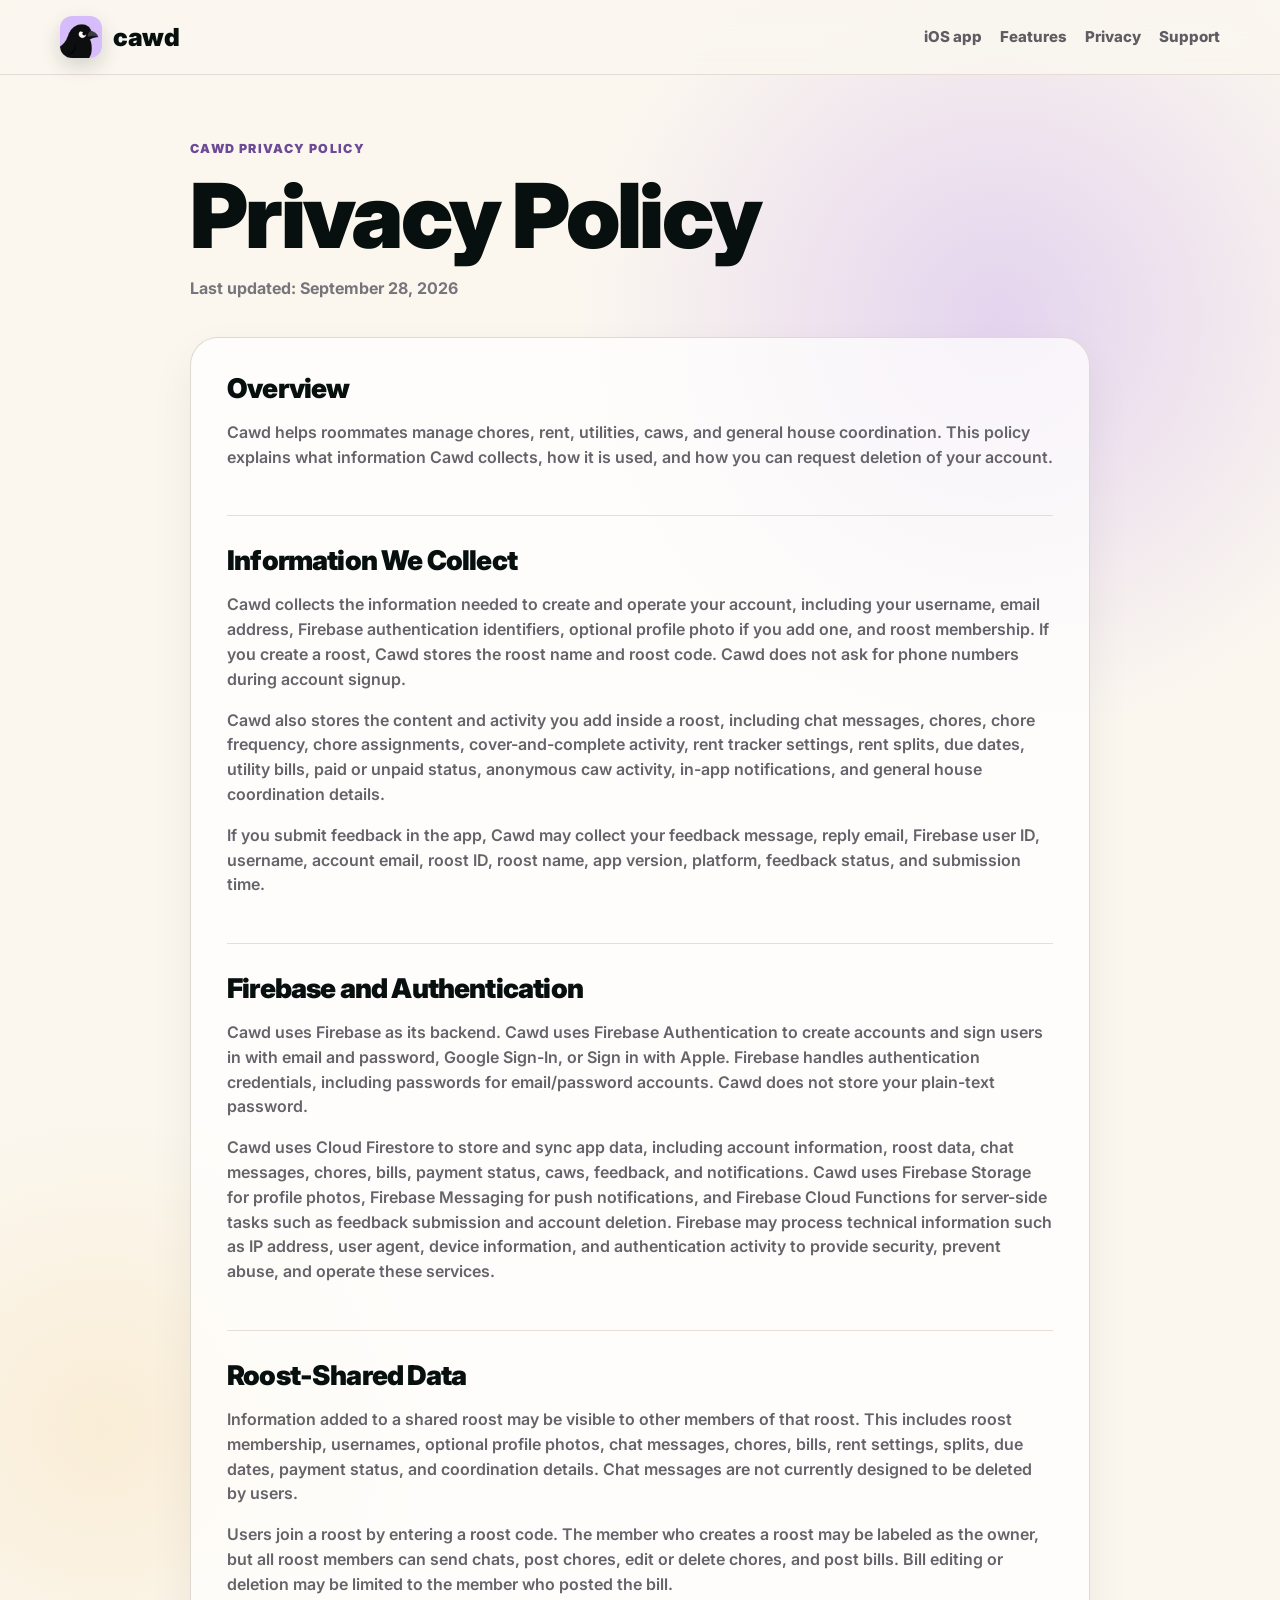
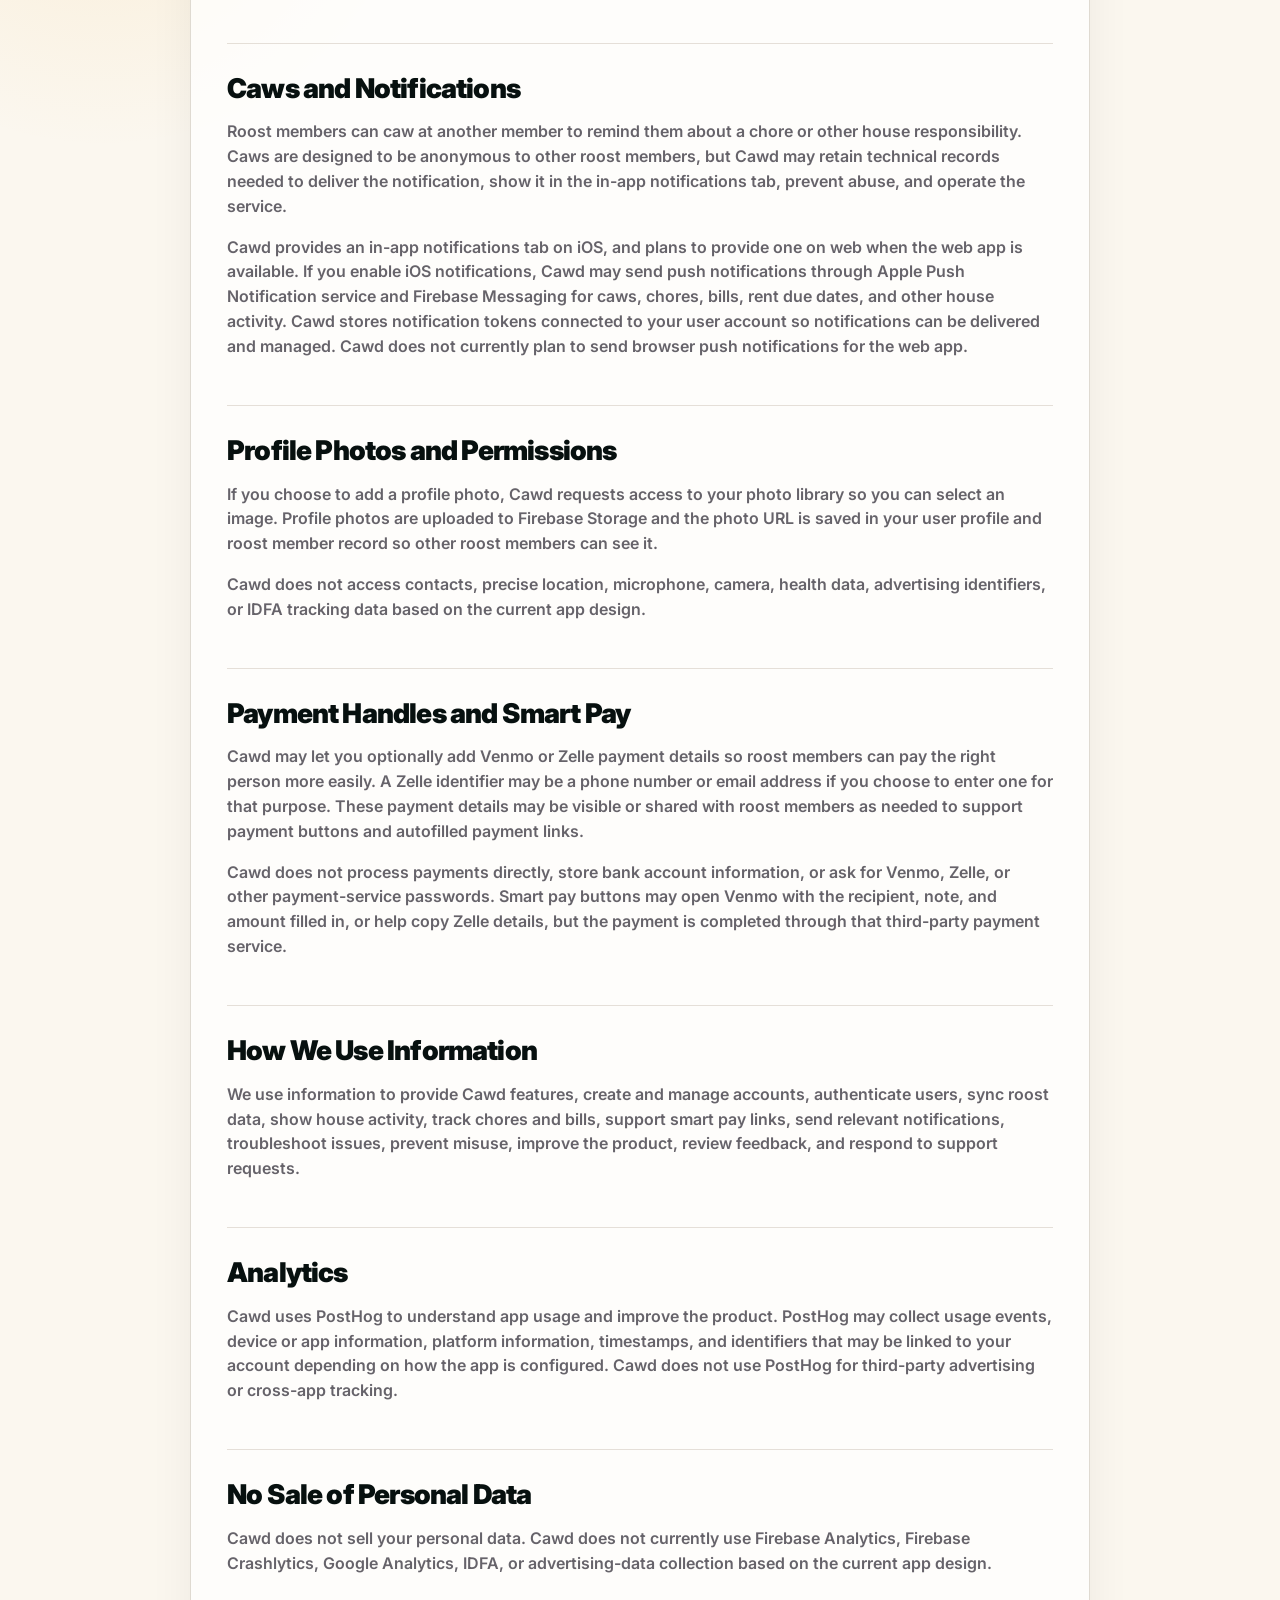
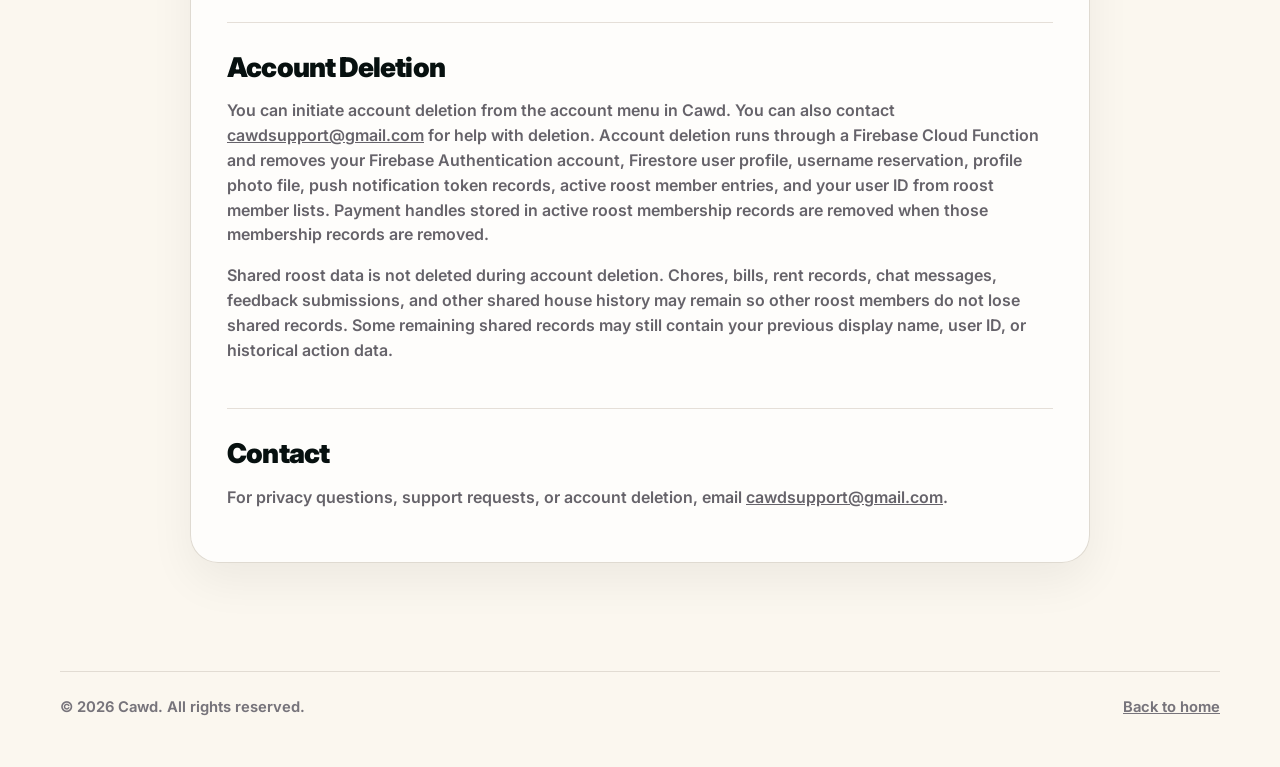
==== commit 0f9656d1: "Update support links and privacy policy" ====
--- a/privacy.html
+++ b/privacy.html
@@ -18,7 +18,7 @@
         <span>cawd</span>
       </a>
       <div class="nav-links">
-        <a href="mailto:kaibottombot@gmail.com?subject=Cawd%20iOS%20launch%20updates">iOS app</a>
+        <a href="https://apps.apple.com/us/app/cawd/id6812052569">iOS app</a>
         <a href="index.html#features">Features</a>
         <a href="privacy.html" aria-current="page">Privacy</a>
         <a href="index.html#support">Support</a>
@@ -29,7 +29,7 @@
   <main class="page-shell policy-main">
     <p class="eyebrow">Cawd Privacy Policy</p>
     <h1>Privacy Policy</h1>
-    <p class="policy-meta">Last updated: September 21, 2026</p>
+    <p class="policy-meta">Last updated: September 28, 2026</p>
 
     <div class="policy-content">
       <section>
@@ -41,12 +41,13 @@
         <h2>Information We Collect</h2>
         <p>Cawd collects the information needed to create and operate your account, including your username, email address, Firebase authentication identifiers, optional profile photo if you add one, and roost membership. If you create a roost, Cawd stores the roost name and roost code. Cawd does not ask for phone numbers during account signup.</p>
         <p>Cawd also stores the content and activity you add inside a roost, including chat messages, chores, chore frequency, chore assignments, cover-and-complete activity, rent tracker settings, rent splits, due dates, utility bills, paid or unpaid status, anonymous caw activity, in-app notifications, and general house coordination details.</p>
+        <p>If you submit feedback in the app, Cawd may collect your feedback message, reply email, Firebase user ID, username, account email, roost ID, roost name, app version, platform, feedback status, and submission time.</p>
       </section>
 
       <section>
         <h2>Firebase and Authentication</h2>
         <p>Cawd uses Firebase as its backend. Cawd uses Firebase Authentication to create accounts and sign users in with email and password, Google Sign-In, or Sign in with Apple. Firebase handles authentication credentials, including passwords for email/password accounts. Cawd does not store your plain-text password.</p>
-        <p>Cawd uses Cloud Firestore to store and sync app data, including account information, roost data, chat messages, chores, bills, payment status, caws, and notifications. Firebase may process technical information such as IP address, user agent, device information, and authentication activity to provide security, prevent abuse, and operate these services.</p>
+        <p>Cawd uses Cloud Firestore to store and sync app data, including account information, roost data, chat messages, chores, bills, payment status, caws, feedback, and notifications. Cawd uses Firebase Storage for profile photos, Firebase Messaging for push notifications, and Firebase Cloud Functions for server-side tasks such as feedback submission and account deletion. Firebase may process technical information such as IP address, user agent, device information, and authentication activity to provide security, prevent abuse, and operate these services.</p>
       </section>
 
       <section>
@@ -58,7 +59,13 @@
       <section>
         <h2>Caws and Notifications</h2>
         <p>Roost members can caw at another member to remind them about a chore or other house responsibility. Caws are designed to be anonymous to other roost members, but Cawd may retain technical records needed to deliver the notification, show it in the in-app notifications tab, prevent abuse, and operate the service.</p>
-        <p>Cawd provides an in-app notifications tab on iOS, and plans to provide one on web when the web app is available. If you enable iOS notifications, Cawd may send push notifications through Apple Push Notification service for caws, chores, bills, rent due dates, and other house activity. Cawd does not currently plan to send browser push notifications for the web app.</p>
+        <p>Cawd provides an in-app notifications tab on iOS, and plans to provide one on web when the web app is available. If you enable iOS notifications, Cawd may send push notifications through Apple Push Notification service and Firebase Messaging for caws, chores, bills, rent due dates, and other house activity. Cawd stores notification tokens connected to your user account so notifications can be delivered and managed. Cawd does not currently plan to send browser push notifications for the web app.</p>
+      </section>
+
+      <section>
+        <h2>Profile Photos and Permissions</h2>
+        <p>If you choose to add a profile photo, Cawd requests access to your photo library so you can select an image. Profile photos are uploaded to Firebase Storage and the photo URL is saved in your user profile and roost member record so other roost members can see it.</p>
+        <p>Cawd does not access contacts, precise location, microphone, camera, health data, advertising identifiers, or IDFA tracking data based on the current app design.</p>
       </section>
 
       <section>
@@ -68,29 +75,29 @@
       </section>
 
       <section>
-        <h2>Feedback Board</h2>
-        <p>Cawd links to a feedback board hosted by UserJot. If you submit feedback, vote, or interact with that board, the information you provide may be handled by UserJot according to its own terms and privacy practices. Do not submit sensitive personal information through the feedback board.</p>
+        <h2>How We Use Information</h2>
+        <p>We use information to provide Cawd features, create and manage accounts, authenticate users, sync roost data, show house activity, track chores and bills, support smart pay links, send relevant notifications, troubleshoot issues, prevent misuse, improve the product, review feedback, and respond to support requests.</p>
       </section>
 
       <section>
-        <h2>How We Use Information</h2>
-        <p>We use information to provide Cawd features, create and manage accounts, authenticate users, sync roost data, show house activity, track chores and bills, support smart pay links, send relevant notifications, troubleshoot issues, prevent misuse, improve the product, and respond to support requests.</p>
+        <h2>Analytics</h2>
+        <p>Cawd uses PostHog to understand app usage and improve the product. PostHog may collect usage events, device or app information, platform information, timestamps, and identifiers that may be linked to your account depending on how the app is configured. Cawd does not use PostHog for third-party advertising or cross-app tracking.</p>
       </section>
 
       <section>
         <h2>No Sale of Personal Data</h2>
-        <p>Cawd does not sell your personal data. Cawd does not currently use PostHog, Firebase Crashlytics, or similar analytics or crash reporting tools.</p>
+        <p>Cawd does not sell your personal data. Cawd does not currently use Firebase Analytics, Firebase Crashlytics, Google Analytics, IDFA, or advertising-data collection based on the current app design.</p>
       </section>
 
       <section>
         <h2>Account Deletion</h2>
-        <p>You can initiate account deletion from the account menu in Cawd. You can also contact <a href="mailto:kaibottombot@gmail.com">kaibottombot@gmail.com</a> for help with deletion. Deletion requests may remove or de-identify your account information, subject to information Cawd needs to retain for legal, security, fraud prevention, or legitimate operational reasons.</p>
-        <p>Because Cawd is built around shared roost records, some content you added to a roost may remain visible to other roost members if it is needed to preserve the household record, such as existing chat messages, chores, bills, payment status, or rent history.</p>
+        <p>You can initiate account deletion from the account menu in Cawd. You can also contact <a href="mailto:cawdsupport@gmail.com">cawdsupport@gmail.com</a> for help with deletion. Account deletion runs through a Firebase Cloud Function and removes your Firebase Authentication account, Firestore user profile, username reservation, profile photo file, push notification token records, active roost member entries, and your user ID from roost member lists. Payment handles stored in active roost membership records are removed when those membership records are removed.</p>
+        <p>Shared roost data is not deleted during account deletion. Chores, bills, rent records, chat messages, feedback submissions, and other shared house history may remain so other roost members do not lose shared records. Some remaining shared records may still contain your previous display name, user ID, or historical action data.</p>
       </section>
 
       <section>
         <h2>Contact</h2>
-        <p>For privacy questions, support requests, or account deletion, email <a href="mailto:kaibottombot@gmail.com">kaibottombot@gmail.com</a>.</p>
+        <p>For privacy questions, support requests, or account deletion, email <a href="mailto:cawdsupport@gmail.com">cawdsupport@gmail.com</a>.</p>
       </section>
     </div>
   </main>
